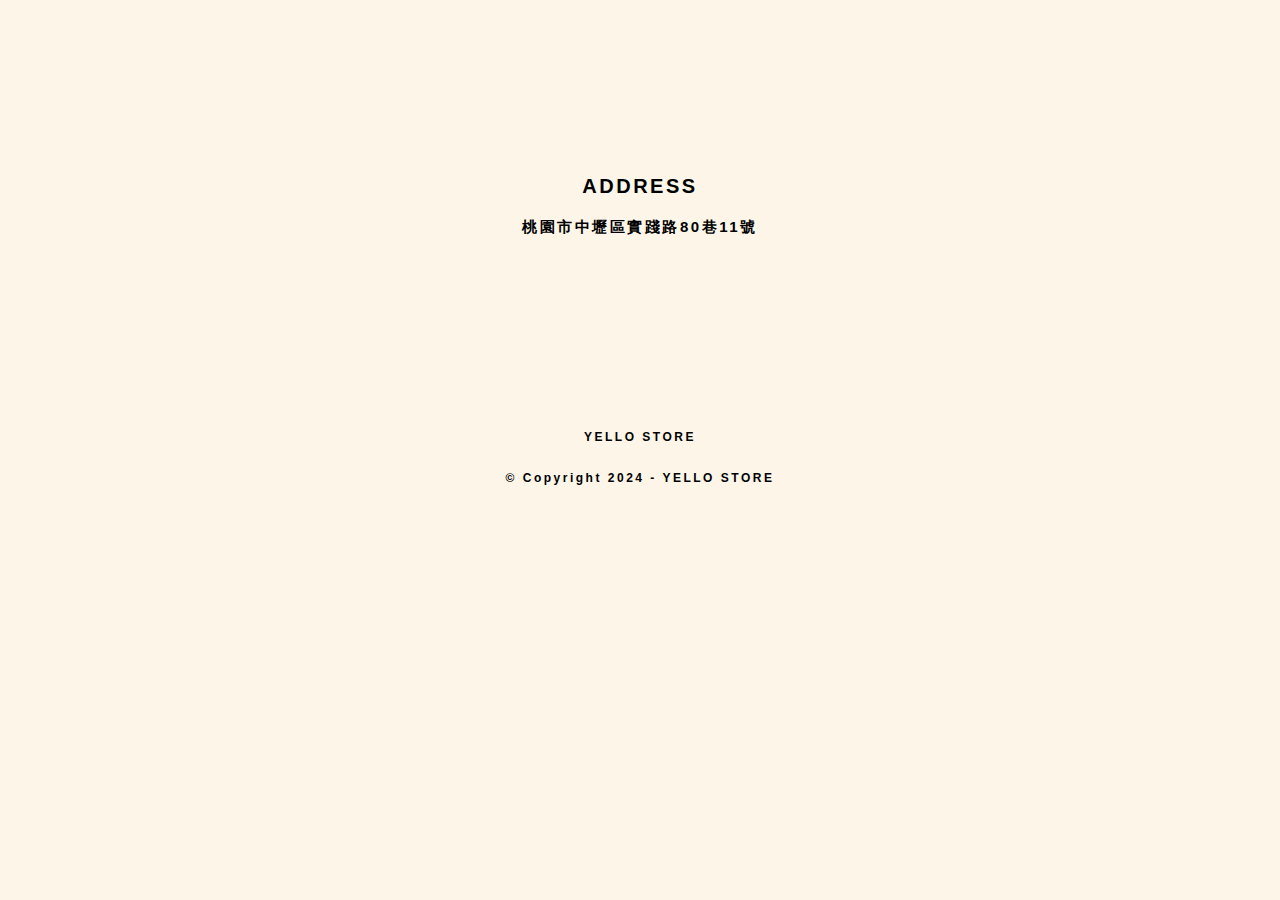
==== index.html @ 0e090256 "Add files via upload" ====
<!DOCTYPE html>
<html lang="en">

<head>
    <meta charset="UTF-8">
    <meta name="viewport" content="width=device-width, initial-scale=1.0">
    <meta http-equiv="X-UA-Compatible" content="ie=edge">
    <title>yello5</title>
    
    <link rel="stylesheet" href="./yello.css/yello5.css">
   
    
</head>

<body>
    <div class="wrap">
        
        <div class="banner">
            <img src="./yello/banner.gif" alt="">
            
        </div>
        <div id="bottom">
           <div class="box1">
               <a href="#"><img src="./yello/home.png" alt=""></a>
            </div>
            <div class="box2">
                    <a href="./newin.html"><img src="./yello/new in.png" alt=""></a>
            </div>
            <div class="box3">
                <a href="./features.html"><img src="./yello/features.png" alt=""></a>
            </div> 
            <div class="box4">
                <a href="https://www.instagram.com/yello_st/"><img src="./yello/contact us.png" alt=""></a>
            </div>           
        </div>
        <div id="second">
            <img src="./yello/第二頁.gif" alt="">
        </div>
        <div class="welcome">
            <img src="./yello/welcome.gif" alt="">
        </div>
        <div class="address">
                <h1>ADDRESS</h1>
                <p>桃園市中壢區實踐路80巷11號</p>
                <iframe src="https://www.google.com/maps/embed?pb=!1m14!1m8!1m3!1d14469.227039984333!2d121.2411305!3d24.9556757!3m2!1i1024!2i768!4f13.1!3m3!1m2!1s0x3468234568e7eb0d%3A0x5685fb4d1adf6112!2sYello%20store!5e0!3m2!1szh-TW!2stw!4v1728450208474!5m2!1szh-TW!2stw "
                    width="1200 " height="600 " style="border:0; " allowfullscreen=" " loading="lazy " referrerpolicy="no-referrer-when-downgrade "></iframe>
        </div>  
        <div class="footer ">
                <h3>YELLO STORE</h3>
                <h4>&copy; Copyright 2024 - YELLO STORE</h4>
            </div>
    </div> 





</body>

</html>
---- yello.css/yello5.css ----
*{
    font-family: arial, "Microsoft JhengHei", "微軟正黑體", sans-serif !important;
    font-size: 12px;
    color: #000000;
    letter-spacing: 2.5px;
    line-height: 25px;
    position: relative;
    height: auto; 
    max-width: 100%
}


.body,html{
    margin: 0;
    text-align: center;
    max-width: 100%; 
    background-color: #FCF5E8;
}
.wrap {
    display: block;
    unicode-bidi: isolate;
    
}

.header img{ 
    margin:auto;
    display:block;
}
#bottom{
    display: flex;
    flex-direction: row;
    justify-content: center;
}
a{
    text-decoration: none;
    font-size: 20px;

}

#bottom .box1,
.box2,.box3,.box4{
    width:125px;
    margin:25px;

}
.address{
    max-height: 100%;
}
.address h1{
    font-size: 20px;
}
.address p{
    font-weight: bold;
    font-size: 15px;
}
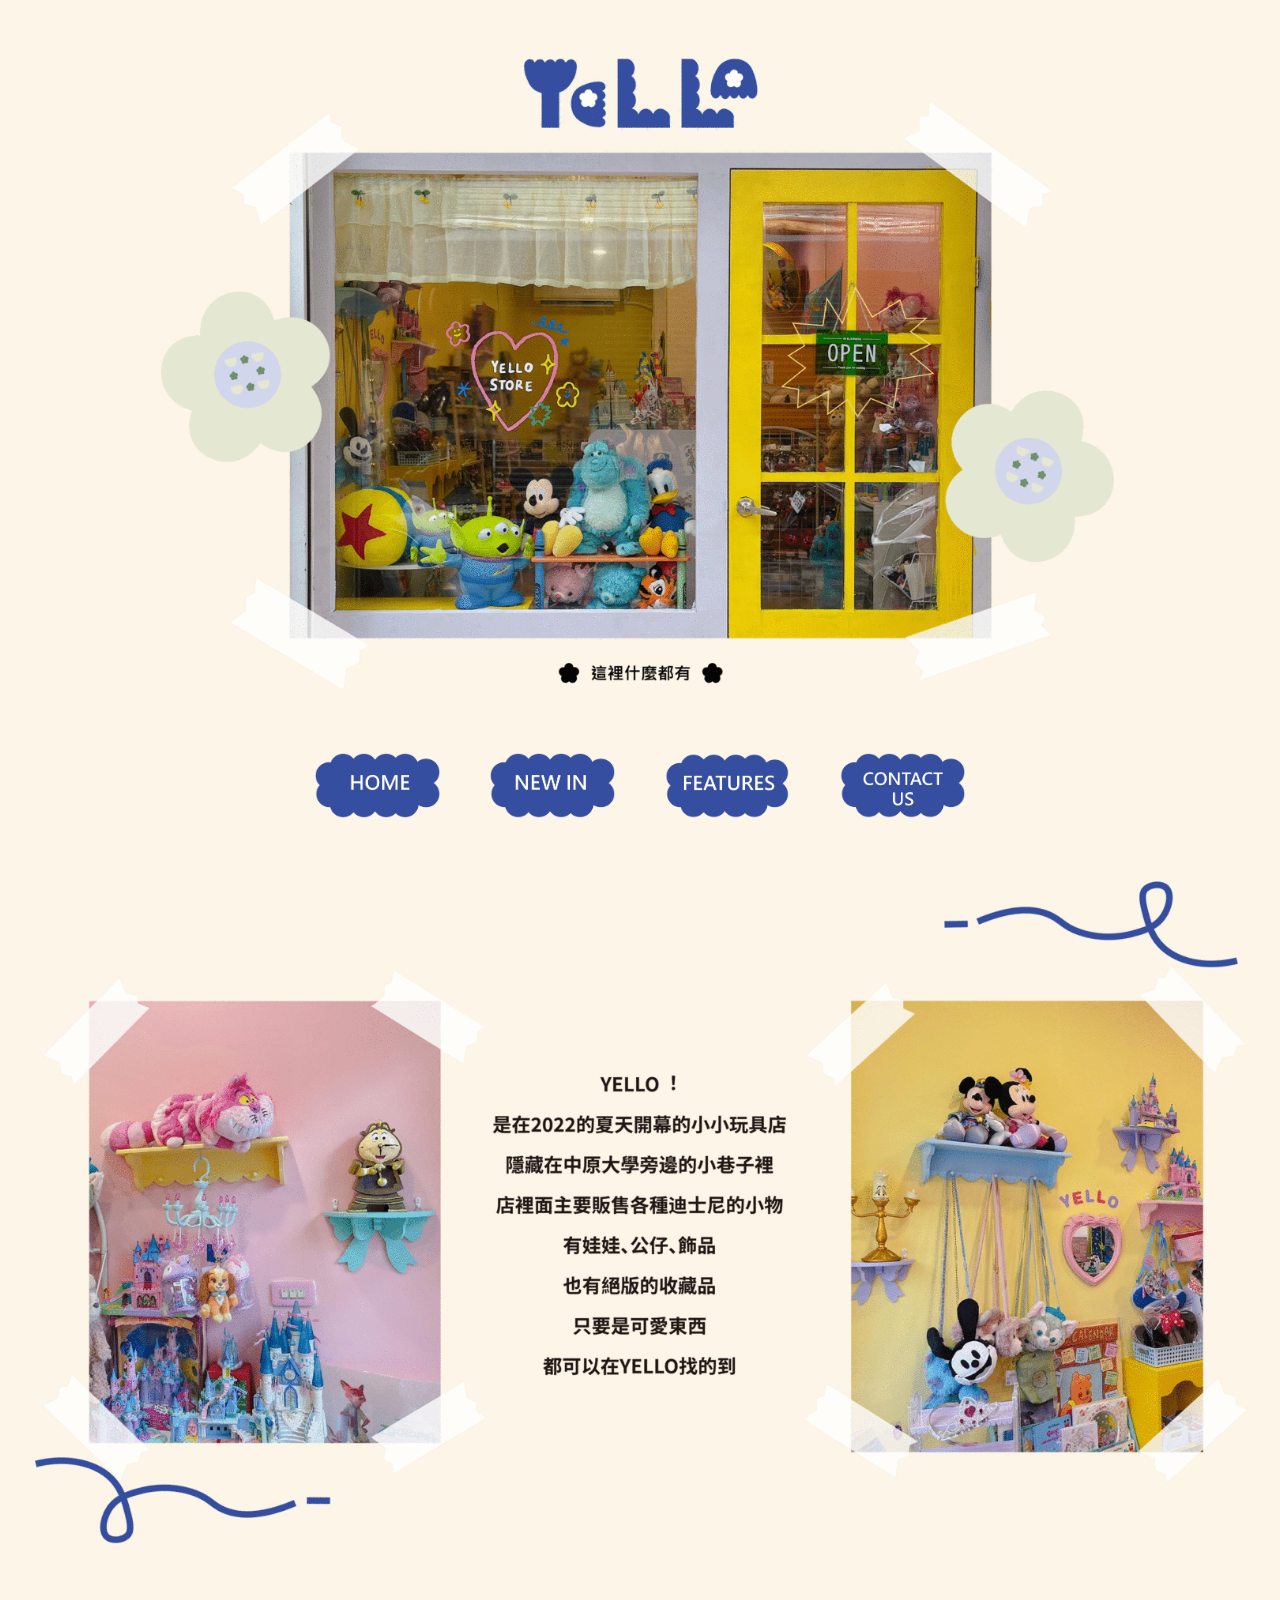
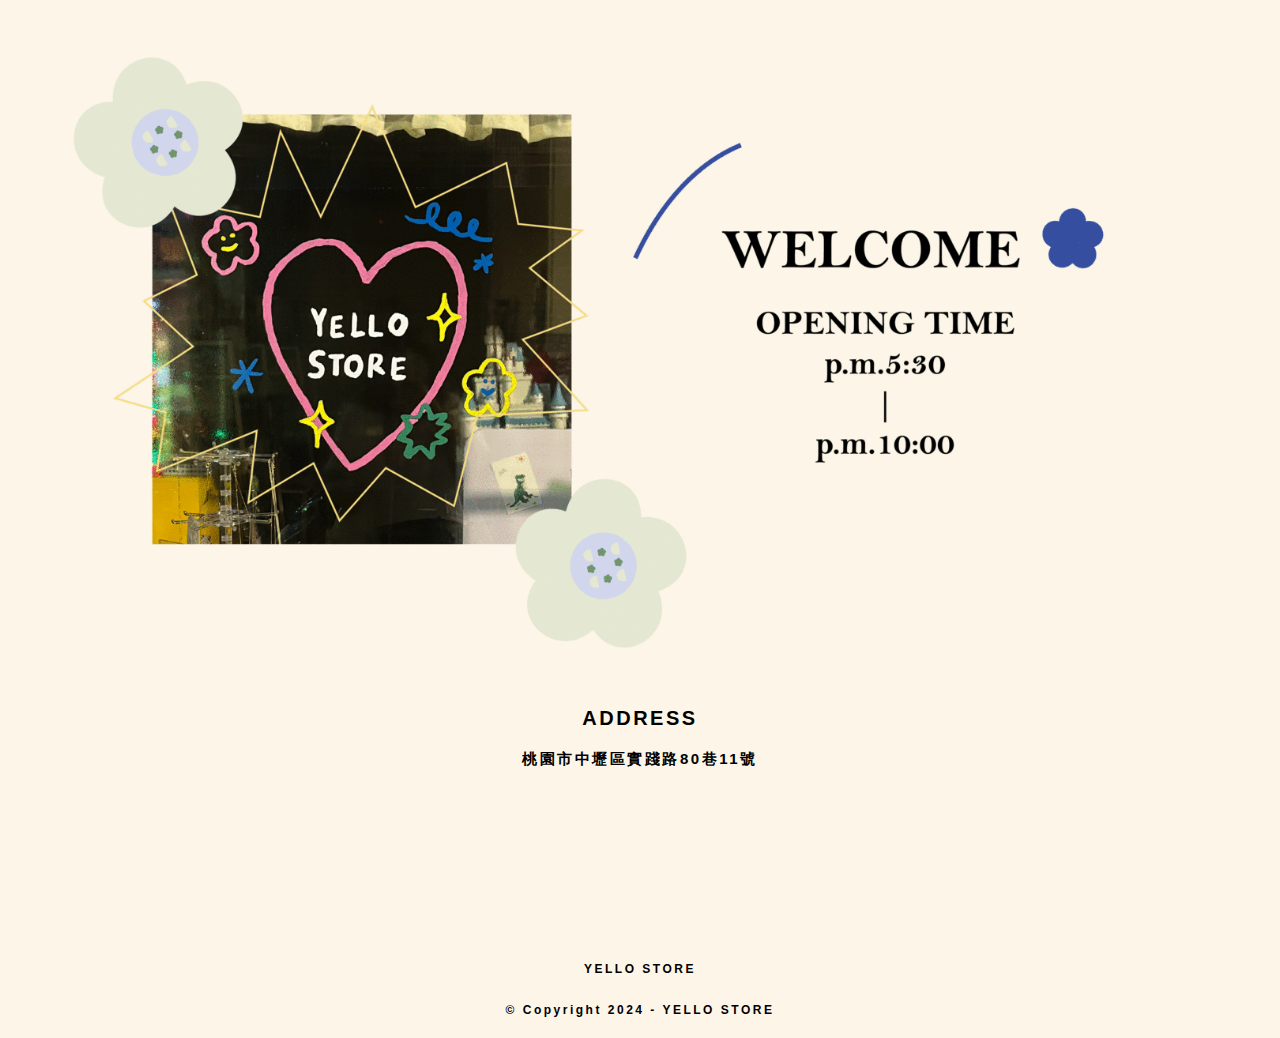
==== commit c1caa69e: "index.html" ====
--- a/index.html
+++ b/index.html
@@ -34,7 +34,7 @@
             </div>           
         </div>
         <div id="second">
-            <img src="./yello/第二頁.gif" alt="">
+            <img src="./yello/secondpages.gif" alt="">
         </div>
         <div class="welcome">
             <img src="./yello/welcome.gif" alt="">
@@ -57,4 +57,4 @@
 
 </body>
 
-</html>+</html>
